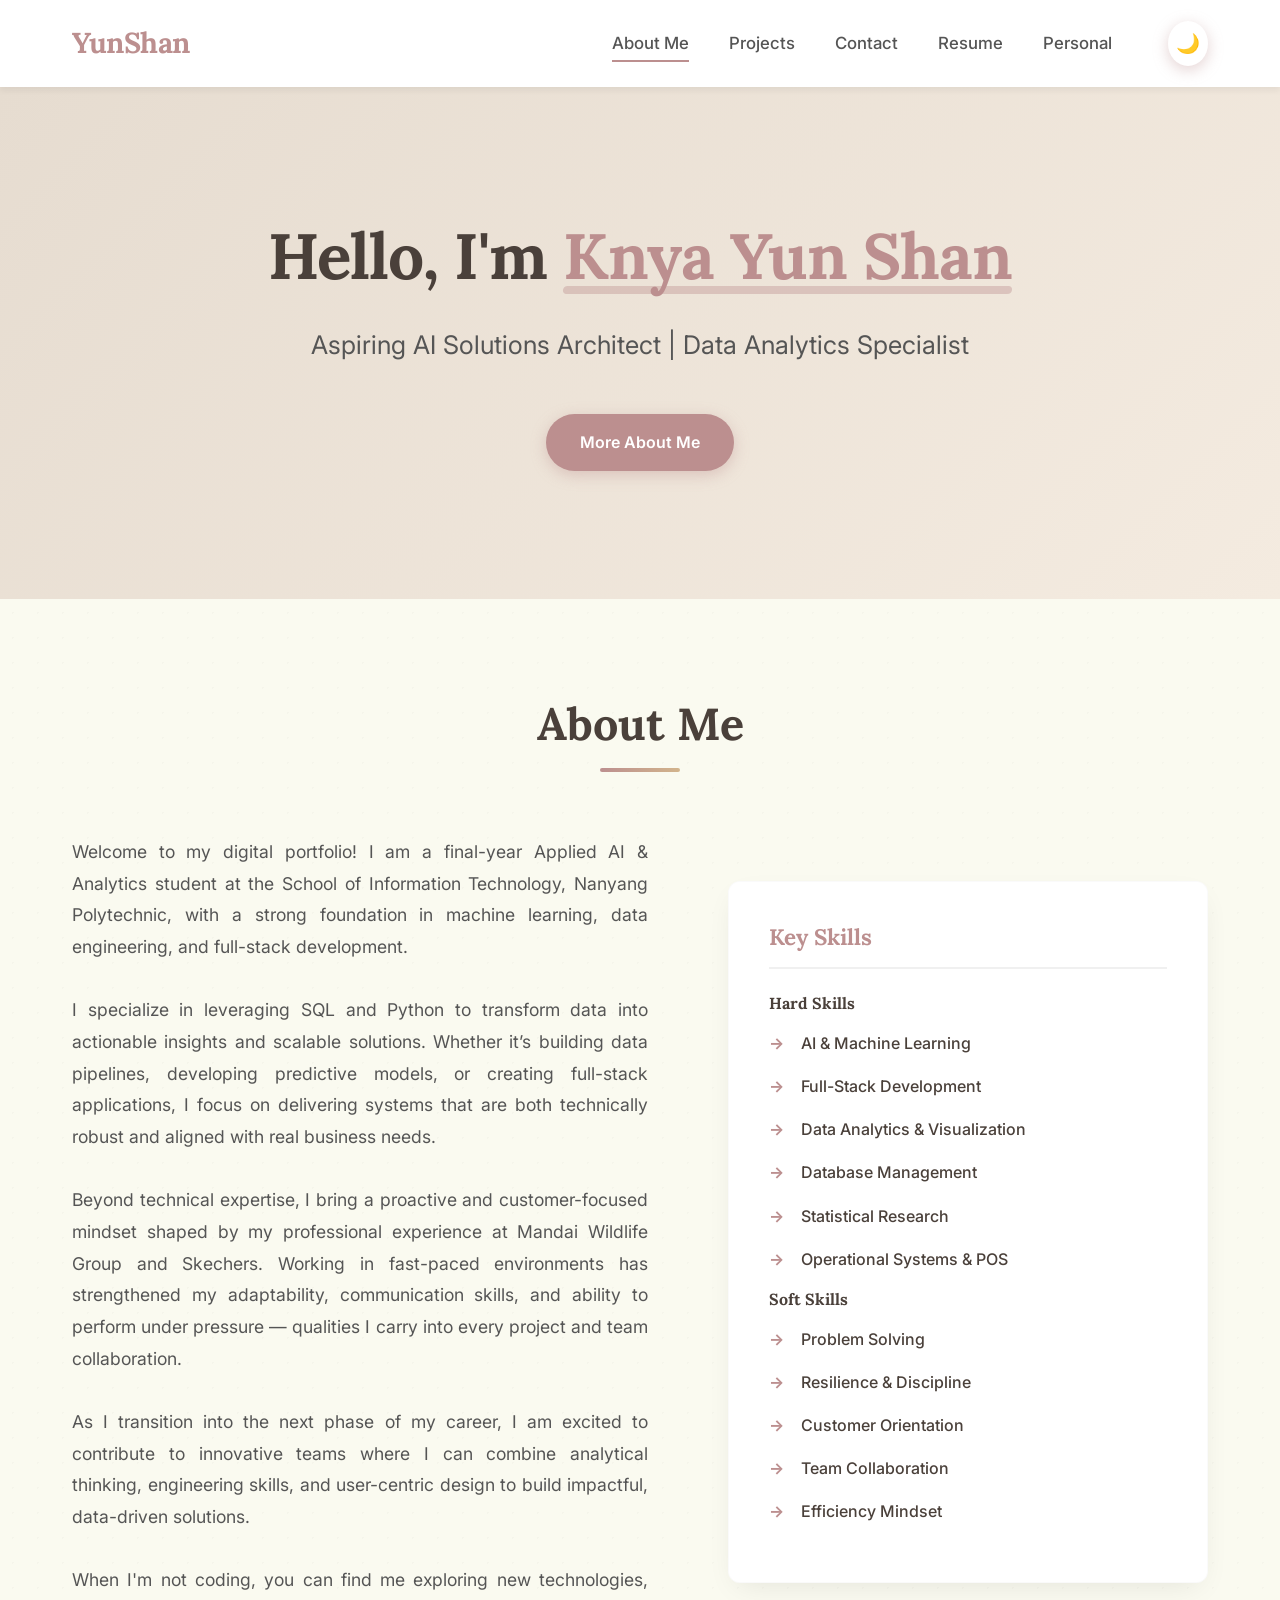
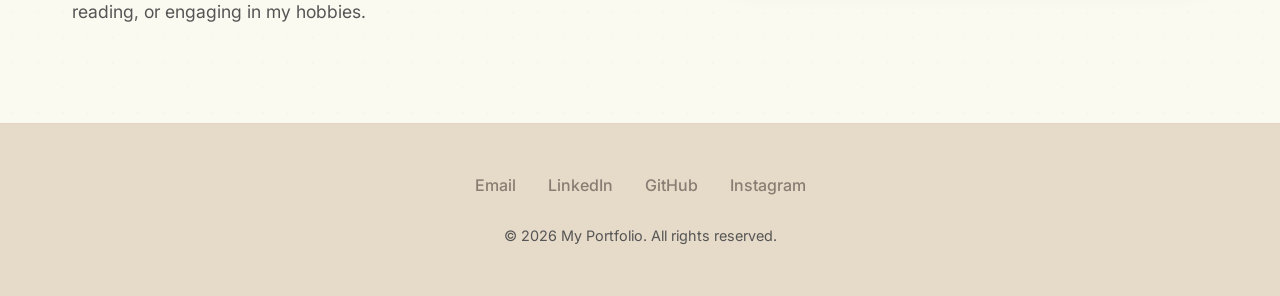
==== index.html @ 9183bbd9 "linkchange" ====
<!DOCTYPE html>
<html lang="en">

<head>
  <meta charset="UTF-8">
  <meta name="viewport" content="width=device-width, initial-scale=1.0">
  <title>YunShan - Home</title>
  <link rel="stylesheet" href="style.css">
  <link href="https://fonts.googleapis.com/css2?family=Inter:wght@400;500;600&family=Lora:wght@500;600;700&display=swap"
    rel="stylesheet">
  <script>
    (function () {
      const savedTheme = localStorage.getItem('theme');
      if (savedTheme === 'dark') {
        document.documentElement.setAttribute('data-theme', 'dark');
      }
    })();
  </script>
</head>

<body>
  <nav class="navbar">
    <div class="container navbar-container">
      <a href="index.html" class="navbar-logo">YunShan</a>

      <div class="navbar-toggle" id="mobile-menu">
        <span class="bar"></span>
        <span class="bar"></span>
        <span class="bar"></span>
      </div>

      <div class="navbar-menu">
        <a href="index.html" class="navbar-link active">About Me</a>
        <a href="projects.html" class="navbar-link">Projects</a>
        <a href="contact.html" class="navbar-link">Contact</a>
        <a href="resume.html" class="navbar-link">Resume</a>
        <a href="personal.html" class="navbar-link">Personal</a>
      </div>
    </div>
  </nav>

  <main>
    <div class="home-page">
      <section class="hero section">
        <div class="container">
          <div class="hero-content">
            <h1>Hello, I'm <span class="highlight">Knya Yun Shan</span></h1>
            <p class="hero-subtitle">Aspiring AI Solutions Architect | Data Analytics Specialist</p>
            <a href="#about" class="btn">More About Me</a>
          </div>
        </div>
      </section>

      <section id="about" class="about section">
        <div class="container">
          <h2 class="section-title">About Me</h2>
          <div class="about-content">
            <div class="about-text">
              <p>
                Welcome to my digital portfolio!
                I am a final-year Applied AI & Analytics student at the School of Information Technology, Nanyang
                Polytechnic, with a strong foundation in machine learning, data engineering, and full-stack development.
              </p><br>
              <p>
                I specialize in leveraging SQL and Python to transform data into actionable insights and scalable
                solutions. Whether it’s building data pipelines, developing predictive models, or creating full-stack
                applications, I focus on delivering systems that are both technically robust and aligned with real
                business needs.
              </p><br>
              <p>
                Beyond technical expertise, I bring a proactive and customer-focused mindset shaped by my professional
                experience at Mandai Wildlife Group and Skechers. Working in fast-paced environments has strengthened my
                adaptability, communication skills, and ability to perform under pressure — qualities I carry into every
                project and team collaboration.
              </p><br>
              <p>
                As I transition into the next phase of my career, I am excited to contribute to innovative teams where I
                can combine analytical thinking, engineering skills, and user-centric design to build impactful,
                data-driven solutions.
              </p>
              <br />
              <p>
                When I'm not coding, you can find me exploring new technologies, reading, or engaging in my hobbies.
              </p>
            </div>

            <div class="skills-container">
              <h3>Key Skills</h3>

              <div class="skills-category">
                <h4>Hard Skills</h4>
                <ul class="skills-list">
                  <li>AI & Machine Learning</li>
                  <li>Full-Stack Development</li>
                  <li>Data Analytics & Visualization</li>
                  <li>Database Management</li>
                  <li>Statistical Research</li>
                  <li>Operational Systems & POS</li>
                </ul>
              </div>

              <div class="skills-category">
                <h4>Soft Skills</h4>
                <ul class="skills-list">
                  <li>Problem Solving</li>
                  <li>Resilience & Discipline</li>
                  <li>Customer Orientation</li>
                  <li>Team Collaboration</li>
                  <li>Efficiency Mindset</li>
                </ul>
              </div>
            </div>
          </div>
        </div>
      </section>
    </div>
  </main>

  <footer class="footer">
    <div class="container footer-container">
      <div class="footer-socials">
        <a href="mailto:yunshanknya2008@gmail.com" aria-label="Email">Email</a>
        <a href="https://www.linkedin.com/in/yun-shan-knya-b879a43aa/" target="_blank" rel="noopener noreferrer"
          aria-label="LinkedIn">LinkedIn</a>
        <a href="https://github.com/ys-yunshan" target="_blank" rel="noopener noreferrer" aria-label="GitHub">GitHub</a>
        <a href="https://www.instagram.com/ys_yunshan/" target="_blank" rel="noopener noreferrer"
          aria-label="Instagram">Instagram</a>
      </div>
      <p class="footer-copy">&copy; 2026 My Portfolio. All rights reserved.</p>
    </div>
  </footer>

  <script src="script.js"></script>
</body>

</html>
---- style.css ----
/* Global Styles & Variables */
:root {
    --color-primary: #bc8f8f;
    /* Rosy Brown */
    --color-secondary: #e6dcd0;
    /* Muted Beige */
    --color-background: #fafaf0;
    /* Off-white/Cream */
    --color-text: #4a403a;
    /* Dark Brown/Charcoal */
    --color-accent: #d2b48c;
    /* Tan */
    --color-white: #ffffff;

    --font-main: 'Inter', system-ui, Avenir, Helvetica, Arial, sans-serif;
    --font-heading: 'Lora', Georgia, serif;

    --shadow-sm: 0 4px 6px rgba(0, 0, 0, 0.05);
    --shadow-md: 0 10px 30px -10px rgba(0, 0, 0, 0.1);
    --radius-sm: 8px;
    --radius-md: 12px;

    /* Semantic Component Colors */
    --color-navbar-bg: rgba(255, 255, 255, 0.95);
    --color-footer-bg: #e6dac8;
    --color-text-muted: #555555;

    --color-input-bg: #fafafa;
    --color-input-border: #eee;
}

[data-theme="dark"] {
    --color-primary: #bc8f8f;
    --color-secondary: #2d2d2d;
    --color-background: #1a1a1a;
    --color-text: #f0f0f0;
    --color-accent: #d2b48c;
    --color-white: #333333;
    --shadow-sm: 0 4px 6px rgba(0, 0, 0, 0.3);
    --shadow-md: 0 10px 30px -10px rgba(0, 0, 0, 0.5);

    /* Semantic Component Colors Dark */
    --color-navbar-bg: rgba(26, 26, 26, 0.95);
    --color-footer-bg: #2d2d2d;
    /* Matches secondary */
    --color-text-muted: #b0b0b0;

    --color-input-bg: #2d2d2d;
    --color-input-border: #444;
}

/* Autofill Hack */
input:-webkit-autofill,
input:-webkit-autofill:hover,
input:-webkit-autofill:focus,
input:-webkit-autofill:active {
    -webkit-box-shadow: 0 0 0 30px var(--color-input-bg) inset !important;
    -webkit-text-fill-color: var(--color-text) !important;
    transition: background-color 5000s ease-in-out 0s;
}

/* Theme Toggle Button */
.theme-toggle {
    background: none;
    border: none;
    cursor: pointer;
    padding: 0.5rem;
    color: var(--color-text);
    font-size: 1.2rem;
    display: flex;
    align-items: center;
    justify-content: center;
    border-radius: 50%;
    transition: background-color 0.3s ease, color 0.3s ease;
    margin-left: 1rem;
}

.theme-toggle:hover {
    background-color: rgba(188, 143, 143, 0.1);
    color: var(--color-primary);
}

* {
    box-sizing: border-box;
    margin: 0;
    padding: 0;
}

html {
    scroll-behavior: smooth;
}

body {
    font-family: var(--font-main);
    color: var(--color-text);
    line-height: 1.7;
    min-height: 100vh;
    display: flex;
    flex-direction: column;
    overflow-x: hidden;
    background-color: var(--color-background);
    background-image: radial-gradient(rgba(0, 0, 0, 0.02) 1px, transparent 1px);
    background-size: 25px 25px;
}

h1,
h2,
h3,
h4,
h5,
h6 {
    font-family: var(--font-heading);
    color: var(--color-text);
    margin-bottom: 1rem;
    line-height: 1.3;
}

a {
    text-decoration: none;
    color: inherit;
    transition: all 0.3s ease;
}

a:hover {
    color: var(--color-primary);
}

ul {
    list-style: none;
}

/* Animations */
@keyframes fadeIn {
    from {
        opacity: 0;
        transform: translateY(10px);
    }

    to {
        opacity: 1;
        transform: translateY(0);
    }
}

main {
    animation: fadeIn 0.6s ease-out forwards;
}

button,
.btn {
    cursor: pointer;
    border: 2px solid transparent;
    /* Reserve space for border to match outline variant */
    font-family: inherit;
    transition: all 0.3s cubic-bezier(0.4, 0, 0.2, 1);
    display: inline-block;
    background-color: var(--color-primary);
    color: var(--color-white);
    padding: 0.9rem 2rem;
    border-radius: 50px;
    /* Pill shape for modern look */
    font-weight: 600;
    font-size: 1rem;
    line-height: 1.5;
    /* Explicit line-height */
    box-shadow: 0 4px 15px rgba(188, 143, 143, 0.4);
    cursor: pointer;
    font-family: inherit;
    text-decoration: none;
    /* For safe measure on a tags */
}

/* Highlight Effect */
.highlight {
    position: relative;
    display: inline-block;
    z-index: 1;
}

.highlight::after {
    content: '';
    position: absolute;
    left: 0;
    bottom: 5px;
    /* Adjusted slightly */
    width: 100%;
    height: 8px;
    /* Slightly thicker for visibility */
    background: rgba(188, 143, 143, 0.4);
    /* Rosy brown with opacity */
    z-index: -1;
    border-radius: 4px;
    transform: skewX(-10deg);
    /* Slight skew for dynamism */
}

.btn:hover {
    background-color: #a07070;
    transform: translateY(-3px) scale(1.03);
    /* Added scale effect */
    box-shadow: 0 6px 20px rgba(188, 143, 143, 0.6);
}

.btn-outline {
    background-color: transparent;
    border: 2px solid var(--color-primary);
    color: var(--color-primary);
    box-shadow: none;
    display: block;
    width: 100%;
    box-sizing: border-box;
    text-align: center;
    margin-bottom: 1rem;
}

.btn-outline:hover {
    background-color: var(--color-primary);
    color: var(--color-white);
    transform: translateY(-3px);
}

.container {
    max-width: 1200px;
    margin: 0 auto;
    padding: 0 2rem;
}

.section {
    padding: 6rem 0;
    /* More breathing room */
}

.section-title {
    text-align: center;
    font-size: 2.8rem;
    margin-bottom: 4rem;
    position: relative;
    margin-left: auto;
    margin-right: auto;
    width: fit-content;
}

.section-title::after {
    content: '';
    display: block;
    margin: 15px auto 0;
    width: 80px;
    height: 4px;
    background: linear-gradient(90deg, var(--color-primary), var(--color-accent));
    border-radius: 2px;
}

/* Navbar */
/* Navbar */
.navbar {
    background-color: var(--color-navbar-bg);
    /* Slight transparency */
    backdrop-filter: blur(10px);
    /* Glassmorphism */
    box-shadow: var(--shadow-sm);
    position: sticky;
    top: 0;
    z-index: 1000;
    padding: 1.2rem 0;
    transition: all 0.3s ease;
}

.navbar-container {
    display: flex;
    justify-content: space-between;
    align-items: center;
}

.navbar-logo {
    font-family: var(--font-heading);
    font-size: 1.8rem;
    font-weight: 700;
    color: var(--color-primary);
    letter-spacing: -0.5px;
    transition: transform 0.3s ease;
    display: inline-block;
    /* Required for transform */
}

.navbar-logo:hover {
    transform: scale(1.05);
}

.navbar-menu {
    display: flex;
    gap: 2.5rem;
    align-items: center;
}

.navbar-link {
    font-weight: 500;
    position: relative;
    font-size: 1.05rem;
    color: var(--color-text-muted);
}

.navbar-link::after {
    content: '';
    position: absolute;
    width: 0;
    height: 2px;
    bottom: -4px;
    left: 0;
    background-color: var(--color-primary);
    transition: width 0.3s cubic-bezier(0.4, 0, 0.2, 1);
}

.navbar-link:hover {
    color: var(--color-primary);
}

.navbar-link:hover::after,
.navbar-link.active::after {
    width: 100%;
}

.navbar-toggle {
    display: none;
    flex-direction: column;
    cursor: pointer;
    gap: 6px;
}

.bar {
    width: 28px;
    height: 3px;
    background-color: var(--color-text);
    transition: all 0.3s ease;
    border-radius: 3px;
}

/* Mobile Menu */
@media (max-width: 768px) {
    .navbar-toggle {
        display: flex;
    }

    .navbar-menu {
        position: absolute;
        top: 100%;
        left: 0;
        width: 100%;
        background-color: var(--color-white);
        flex-direction: column;
        align-items: center;
        padding: 2.5rem 0;
        gap: 2rem;
        box-shadow: 0 10px 30px rgba(0, 0, 0, 0.1);
        display: none;
        animation: fadeIn 0.3s ease;
        border-top: 1px solid #eee;
    }

    .navbar-menu.active {
        display: flex;
    }
}

/* Footer */
.footer {
    background-color: var(--color-footer-bg);
    padding: 3rem 0;
    margin-top: auto;
    border-top: 1px solid rgba(188, 143, 143, 0.1);
}

.footer-container {
    display: flex;
    flex-direction: column;
    align-items: center;
    gap: 1.5rem;
}

.footer-socials {
    display: flex;
    gap: 2rem;
}

.footer-socials a {
    font-weight: 500;
    font-size: 1rem;
    opacity: 0.6;
}

.footer-socials a:hover {
    color: var(--color-primary);
    opacity: 1;
    transform: translateY(-2px);
}

.footer-copy {
    font-size: 0.9rem;
    color: var(--color-text-muted);
}

/* Page Specific: Home */
.hero {
    text-align: center;
    padding: 8rem 0;
    /* Default Light Gradient */
    background: linear-gradient(135deg, var(--color-secondary) 0%, #f4ebe0 100%);
}

[data-theme="dark"] .hero {
    /* Dark Gradient */
    background: linear-gradient(135deg, #2d2d2d 0%, #1a1a1a 100%);
}

.hero h1 {
    font-size: 4rem;
    margin-bottom: 1.5rem;
    letter-spacing: -1px;
    color: var(--color-text);
}

.highlight {
    color: var(--color-primary);
    position: relative;
    display: inline-block;
}

.hero-subtitle {
    font-size: 1.6rem;
    margin-bottom: 3rem;
    color: var(--color-text-muted);
    font-weight: 400;
}

.about-content {
    display: grid;
    grid-template-columns: 1.2fr 1fr;
    gap: 5rem;
    align-items: center;
}

.about-text {
    font-size: 1.1rem;
    color: var(--color-text-muted);
    line-height: 1.8;
    text-align: justify;
}

.skills-container {
    background-color: var(--color-white);
    padding: 2.5rem;
    border-radius: var(--radius-md);
    box-shadow: var(--shadow-md);
    border: 1px solid rgba(0, 0, 0, 0.02);
    transition: transform 0.3s ease;
}

.skills-container:hover {
    transform: translateY(-5px);
}

.skills-container h3 {
    margin-bottom: 1.5rem;
    color: var(--color-primary);
    font-size: 1.4rem;
    border-bottom: 2px solid #f0f0f0;
    padding-bottom: 1rem;
}

.skills-list li {
    margin-bottom: 1rem;
    padding-left: 2rem;
    position: relative;
    font-weight: 500;
    color: var(--color-text);
}

.skills-list li::before {
    content: '→';
    color: var(--color-primary);
    font-weight: bold;
    position: absolute;
    left: 0;
    transition: transform 0.3s ease;
}

.skills-list li:hover::before {
    transform: translateX(5px);
}

/* Page Specific: Project Detail View */
.project-detail {
    background-color: var(--color-white);
    border-radius: var(--radius-md);
    box-shadow: var(--shadow-md);
    padding: 4rem;
    max-width: 1000px;
    margin: 0 auto;
}

.project-header {
    text-align: center;
    margin-bottom: 3rem;
}

.project-header h3 {
    font-size: 2.5rem;
    color: var(--color-primary);
    margin-bottom: 0.8rem;
}

.project-subtitle {
    font-size: 1.3rem;
    color: var(--color-text-muted);
    margin-bottom: 2rem;
}

.project-tags {
    display: flex;
    flex-wrap: wrap;
    justify-content: center;
    gap: 0.8rem;
}

.tag {
    background-color: rgba(230, 220, 208, 0.5);
    color: var(--color-text);
    padding: 0.4rem 1rem;
    border-radius: 50px;
    font-size: 0.9rem;
    font-weight: 500;
    border: 1px solid rgba(188, 143, 143, 0.2);
}

.project-showcase {
    margin-bottom: 3.5rem;
    border-radius: var(--radius-md);
    overflow: hidden;
    border: 1px solid #eee;
    box-shadow: var(--shadow-sm);
}

.project-image-placeholder {
    width: 100%;
    height: 450px;
    background-color: #f8f8f8;
    background-image: radial-gradient(#e0e0e0 1px, transparent 1px);
    background-size: 20px 20px;
    display: flex;
    align-items: center;
    justify-content: center;
    font-size: 1.5rem;
    color: #999;
}

.project-image {
    width: 100%;
    height: auto;
    display: block;
    object-fit: cover;
}

.project-info {
    display: grid;
    grid-template-columns: 2fr 1fr;
    gap: 4rem;
}

.project-description h4 {
    color: var(--color-primary);
    margin-bottom: 1.2rem;
    font-size: 1.2rem;
    position: relative;
    display: inline-block;
}

.project-description p {
    margin-bottom: 1.5rem;
    color: var(--color-text-muted);
    font-size: 1.05rem;
    text-align: justify;
}

.feature-list li,
.role-list li,
.impact-list li {
    margin-bottom: 0.8rem;
    line-height: 1.6;
    padding-left: 1.5rem;
    position: relative;
    color: var(--color-text-muted);
    text-align: justify;
}

.feature-list li::before,
.role-list li::before,
.impact-list li::before {
    content: '•';
    color: var(--color-primary);
    font-weight: bold;
    font-size: 1.2rem;
    position: absolute;
    left: 0;
    top: -2px;
}

.challenge-item {
    background-color: #fafaf0;
    padding: 1.5rem;
    border-radius: 8px;
    margin-bottom: 1.5rem;
    border-left: 4px solid var(--color-primary);
}

.challenge-item h5 {
    font-size: 1.1rem;
    margin-bottom: 0.5rem;
    color: var(--color-text);
}

.challenge-item p {
    margin-bottom: 0.5rem;
    font-size: 0.95rem;
    text-align: justify;
}

.challenge-item p:last-child {
    margin-bottom: 0;
}

.sidebar-item {
    margin-bottom: 2.5rem;
}

.sidebar-item h4 {
    font-size: 0.9rem;
    text-transform: uppercase;
    letter-spacing: 1.5px;
    color: #999;
    margin-bottom: 0.8rem;
}

.sidebar-item p {
    font-weight: 600;
    font-size: 1.1rem;
}

/* Page Specific: Contact */
.contact-container {
    display: grid;
    grid-template-columns: 1fr 1.5fr;
    gap: 5rem;
    background-color: var(--color-white);
    padding: 4rem;
    border-radius: var(--radius-md);
    box-shadow: var(--shadow-md);
}

.contact-info p {
    margin-bottom: 2rem;
    line-height: 1.6;
    color: var(--color-text-muted);
    text-align: justify;
}

.info-item {
    margin-top: 2.5rem;
}

.contact-label {
    display: block;
    font-size: 0.9rem;
    text-transform: uppercase;
    letter-spacing: 1px;
    color: var(--color-text-muted);
    margin-bottom: 0.5rem;
}

.contact-value {
    font-size: 1.2rem;
    font-weight: 500;
}

.social-links {
    display: flex;
    gap: 1.2rem;
}

.contact-form {
    display: flex;
    flex-direction: column;
}

.form-group {
    margin-bottom: 2rem;
}

.form-group label {
    display: block;
    margin-bottom: 0.8rem;
    font-weight: 600;
    font-size: 0.95rem;
}

input,
textarea {
    width: 100%;
    padding: 1rem;
    border: 2px solid var(--color-input-border);
    border-radius: var(--radius-sm);
    font-family: inherit;
    font-size: 1rem;
    background-color: var(--color-input-bg);
    color: var(--color-text);
    transition: all 0.3s ease;
}

input:focus,
textarea:focus {
    outline: none;
    border-color: var(--color-primary);
    background-color: var(--color-white);
    box-shadow: 0 0 0 4px rgba(188, 143, 143, 0.1);
}

.form-message {
    margin-top: 1.5rem;
    font-size: 1rem;
    font-weight: 500;
    min-height: 1.5rem;
    transition: all 0.3s ease;
}

.form-message.success {
    color: #2e7d32;
    background-color: #e8f5e9;
    padding: 1rem;
    border-radius: 4px;
    border: 1px solid #c8e6c9;
}

.form-message.error {
    color: #c62828;
    background-color: #ffebee;
    padding: 1rem;
    border-radius: 4px;
    border: 1px solid #ffcdd2;
}

.form-message.loading {
    color: var(--color-primary);
}

/* Page Specific: Resume */
.resume-container {
    max-width: 900px;
    margin: 0 auto;
    text-align: center;
}

.resume-preview {
    margin: 3rem auto;
    background-color: var(--color-white);
    box-shadow: 0 10px 30px rgba(0, 0, 0, 0.1);
    border-radius: 4px;
    /* Paper-like corners */
    overflow: hidden;
    padding: 4rem;
    text-align: justify;
    max-width: 800px;
    border: 1px solid #eee;
}

.resume-header {
    border-bottom: 2px solid var(--color-primary);
    padding-bottom: 2rem;
    margin-bottom: 2.5rem;
    text-align: center;
}

.resume-header h1 {
    font-size: 2.5rem;
    color: var(--color-primary);
    margin-bottom: 0.5rem;
    font-family: var(--font-heading);
}

.resume-title {
    font-size: 1.1rem;
    color: var(--color-text-muted);
    margin-bottom: 1rem;
    font-weight: 500;
}

.resume-contact {
    font-size: 0.95rem;
    color: var(--color-text-muted);
}

.resume-section {
    margin-bottom: 2.5rem;
}

.resume-section h3 {
    font-size: 1.4rem;
    color: var(--color-text);
    margin-bottom: 1.2rem;
    text-transform: uppercase;
    letter-spacing: 1px;
}

.resume-item {
    margin-bottom: 1.2rem;
}

.resume-item h4 {
    font-size: 1.1rem;
    font-weight: 600;
    color: var(--color-text);
}


.hobby-item {
    margin-bottom: 1.5rem;
}

.hobby-item h4 {
    font-size: 1.1rem;
    color: var(--color-primary);
    margin-bottom: 0.5rem;
}

.hobby-item p {
    font-size: 1rem;
    color: var(--color-text-muted);
    line-height: 1.6;
    text-align: justify;
}

.resume-actions p {
    margin-bottom: 1.5rem;
    color: var(--color-text-muted);
}

.resume-placeholder {
    height: 500px;
    background-color: var(--color-white);
    display: flex;
    align-items: center;
    justify-content: center;
    color: #888;
    font-weight: 500;
}

.resume-summary {
    text-align: left;
    background-color: var(--color-white);
    padding: 3rem;
    border-radius: var(--radius-md);
    box-shadow: var(--shadow-md);
    margin-top: 3rem;
}

.resume-summary h3 {
    color: var(--color-primary);
    margin-bottom: 2rem;
    border-bottom: 2px solid #f0f0f0;
    padding-bottom: 1rem;
}

.summary-item {
    margin-bottom: 2rem;
}

/* Page Specific: Personal */
.personal-grid {
    display: grid;
    grid-template-columns: repeat(auto-fit, minmax(320px, 1fr));
    gap: 3rem;
}

.personal-item {
    background-color: var(--color-white);
    padding: 2.5rem;
    border-radius: var(--radius-md);
    box-shadow: var(--shadow-md);
    transition: transform 0.3s ease;
}

.personal-item h3 {
    color: var(--color-primary);
    margin-bottom: 2rem;
    padding-bottom: 1rem;
    border-bottom: 2px solid #f0f0f0;
    font-size: 1.4rem;
}

.personal-item:hover {
    transform: translateY(-5px);
}

.personal-item h3 {
    color: var(--color-primary);
    margin-bottom: 1.2rem;
}

.cca-list>h4 {
    margin-top: 1.5rem;
    margin-bottom: 1rem;
    color: var(--color-text);
    font-size: 1.1rem;
}

.personal-img-placeholder {
    width: 100%;
    height: 250px;
    /* Increased height slightly for better visibility */
    background-color: #f4ebe0;
    margin-top: 1.5rem;
    display: flex;
    align-items: center;
    justify-content: center;
    color: #888;
    border-radius: var(--radius-sm);
    overflow: hidden;
    position: relative;
}

.personal-img-placeholder img {
    width: 100%;
    height: 100%;
    object-fit: cover;
    display: block;
}

@media (max-width: 768px) {
    .hero h1 {
        font-size: 2.8rem;
    }

    .section {
        padding: 4rem 0;
    }

    .about-content,
    .contact-container,
    .project-info {
        grid-template-columns: 1fr;
        gap: 3rem;
    }

    .project-detail,
    .contact-container {
        padding: 2rem;
    }

}

/* Back to Top Button */
#backToTopBtn {
    position: fixed;
    bottom: 2rem;
    right: 2rem;
    background-color: var(--color-primary);
    color: var(--color-white);
    width: 3.5rem;
    height: 3.5rem;
    border-radius: 50px;
    /* Matched to standard .btn border-radius */
    border: none;
    cursor: pointer;
    display: flex;
    align-items: center;
    justify-content: center;
    font-size: 1.5rem;
    box-shadow: 0 4px 15px rgba(0, 0, 0, 0.2);
    opacity: 0;
    visibility: hidden;
    transform: translateY(20px);
    transition: all 0.3s cubic-bezier(0.4, 0, 0.2, 1);
    z-index: 1000;
}

#backToTopBtn.visible {
    opacity: 1;
    visibility: visible;
    transform: translateY(0);
}

#backToTopBtn:hover {
    background-color: #a07070;
    transform: translateY(-5px);
    box-shadow: 0 6px 20px rgba(188, 143, 143, 0.4);
}

#backToTopBtn:active {
    transform: translateY(-2px);
}

/* Scroll Reveal Animation */
.section {
    opacity: 0;
    transform: translateY(30px);
    transition: all 0.8s ease;
}

.section.visible {
    opacity: 1;
    transform: translateY(0);
}
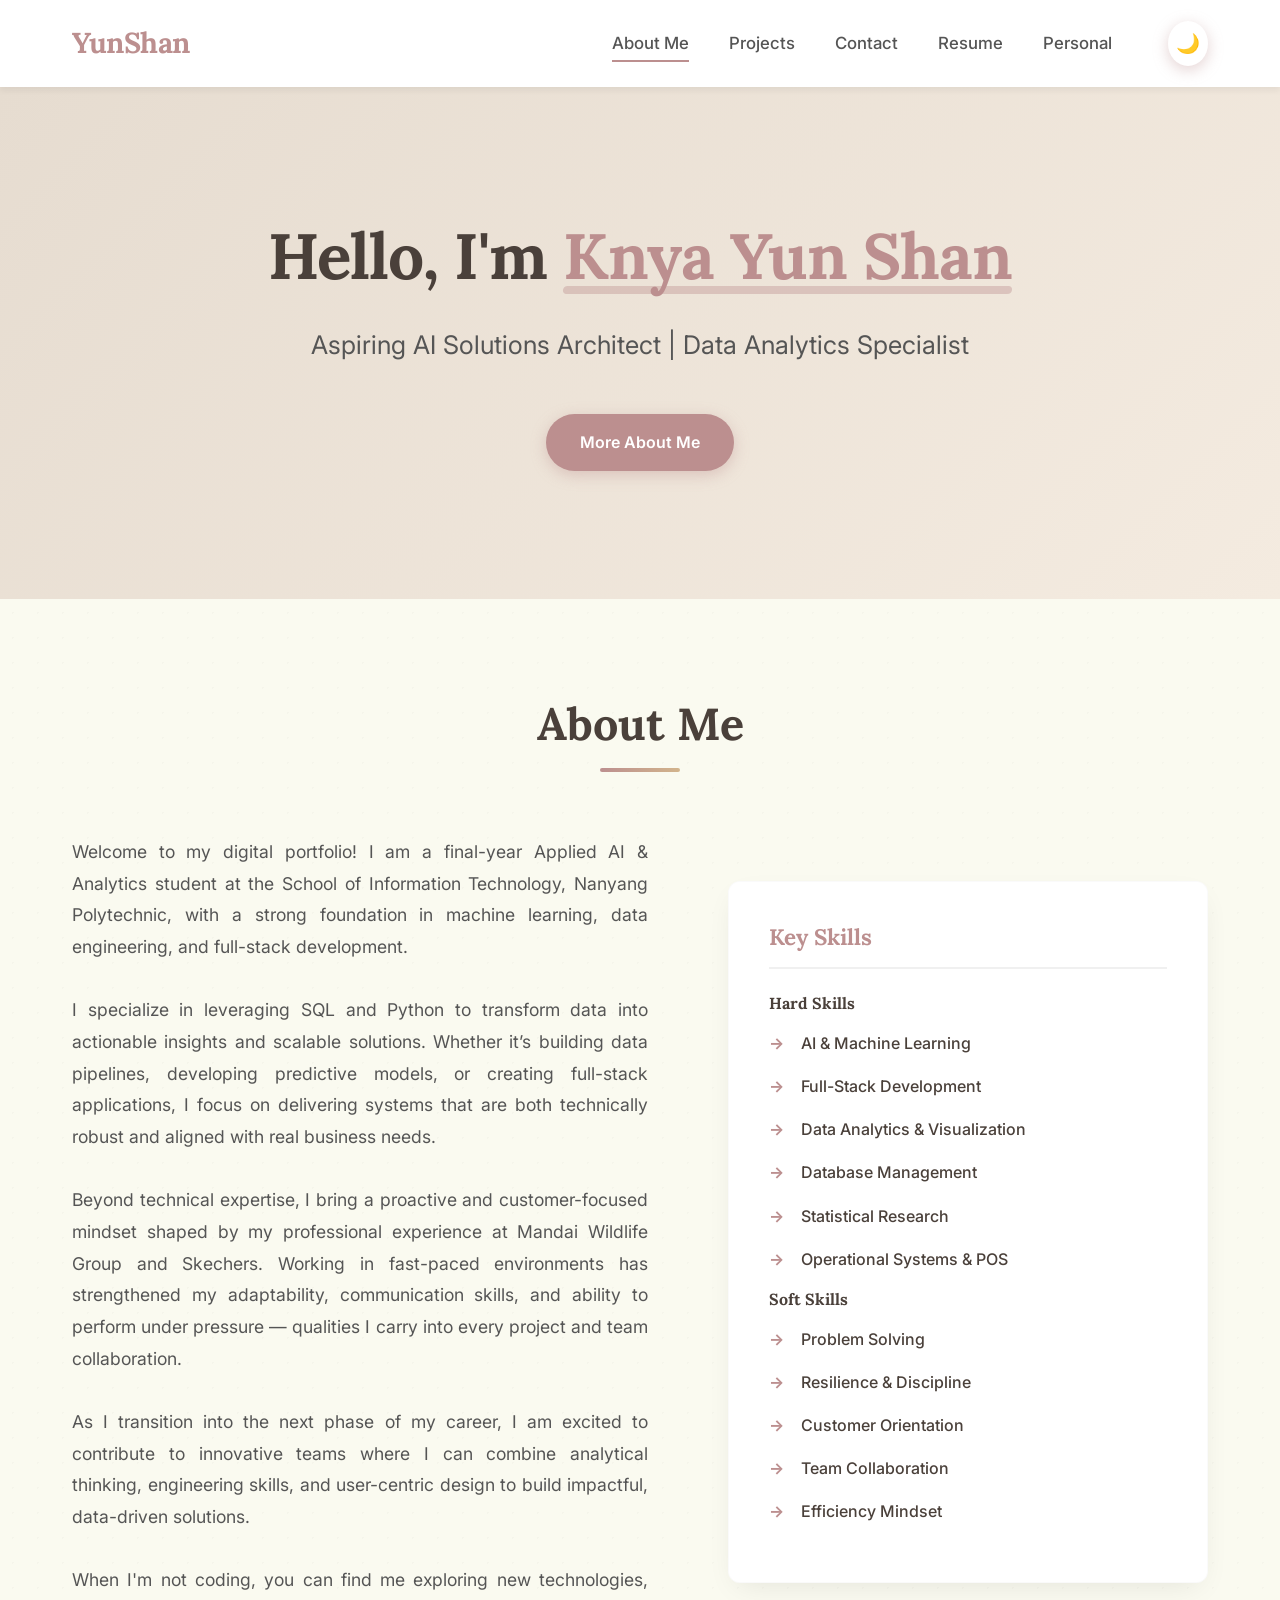
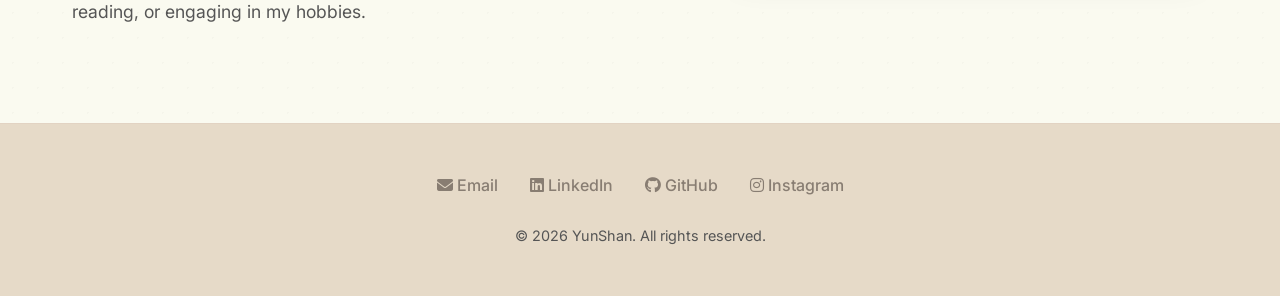
==== commit d7197a85: "logoadd" ====
--- a/index.html
+++ b/index.html
@@ -8,6 +8,7 @@
   <link rel="stylesheet" href="style.css">
   <link href="https://fonts.googleapis.com/css2?family=Inter:wght@400;500;600&family=Lora:wght@500;600;700&display=swap"
     rel="stylesheet">
+  <link rel="stylesheet" href="https://cdnjs.cloudflare.com/ajax/libs/font-awesome/6.4.0/css/all.min.css">
   <script>
     (function () {
       const savedTheme = localStorage.getItem('theme');
@@ -119,14 +120,15 @@
   <footer class="footer">
     <div class="container footer-container">
       <div class="footer-socials">
-        <a href="mailto:yunshanknya2008@gmail.com" aria-label="Email">Email</a>
+        <a href="mailto:yunshanknya2008@gmail.com" aria-label="Email"><i class="fas fa-envelope"></i> Email</a>
         <a href="https://www.linkedin.com/in/yun-shan-knya-b879a43aa/" target="_blank" rel="noopener noreferrer"
-          aria-label="LinkedIn">LinkedIn</a>
-        <a href="https://github.com/ys-yunshan" target="_blank" rel="noopener noreferrer" aria-label="GitHub">GitHub</a>
+          aria-label="LinkedIn"><i class="fab fa-linkedin"></i> LinkedIn</a>
+        <a href="https://github.com/ys-yunshan" target="_blank" rel="noopener noreferrer" aria-label="GitHub"><i
+            class="fab fa-github"></i> GitHub</a>
         <a href="https://www.instagram.com/ys_yunshan/" target="_blank" rel="noopener noreferrer"
-          aria-label="Instagram">Instagram</a>
+          aria-label="Instagram"><i class="fab fa-instagram"></i> Instagram</a>
       </div>
-      <p class="footer-copy">&copy; 2026 My Portfolio. All rights reserved.</p>
+      <p class="footer-copy">&copy; 2026 YunShan. All rights reserved.</p>
     </div>
   </footer>
 
